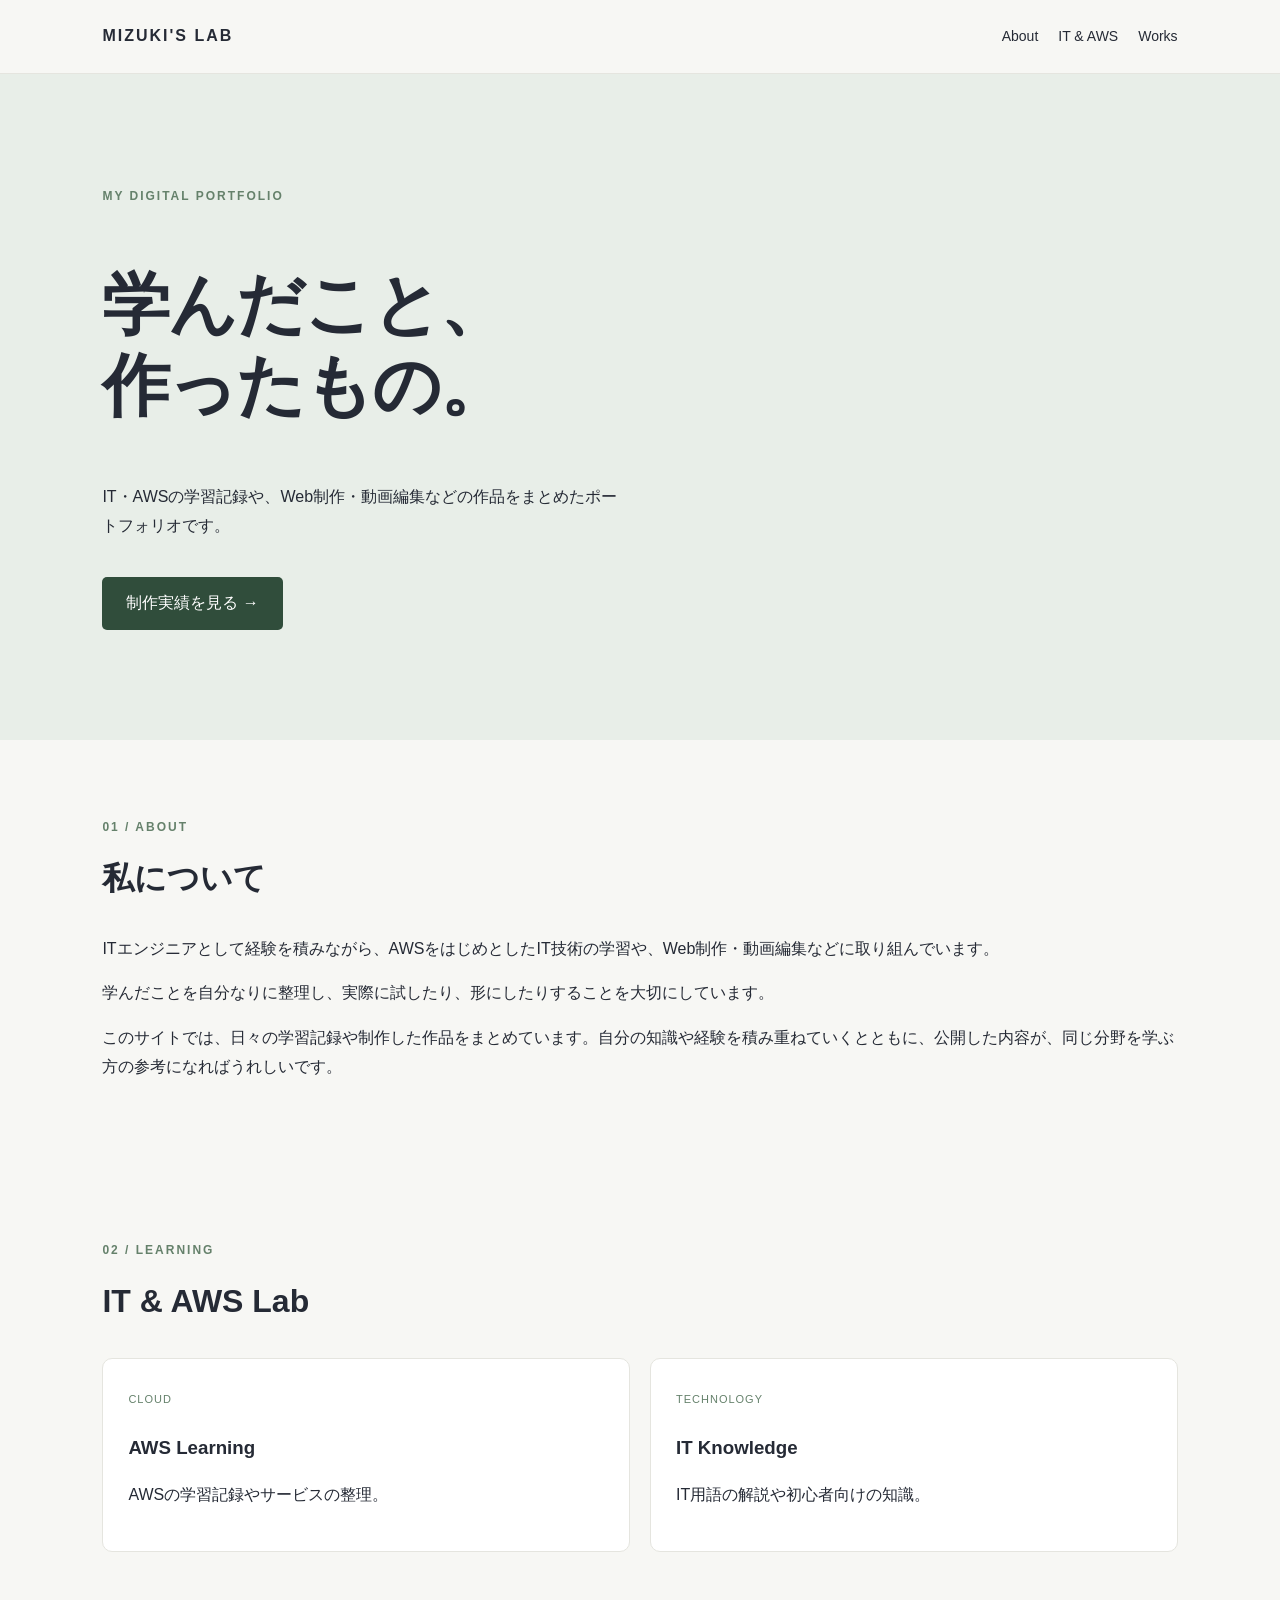
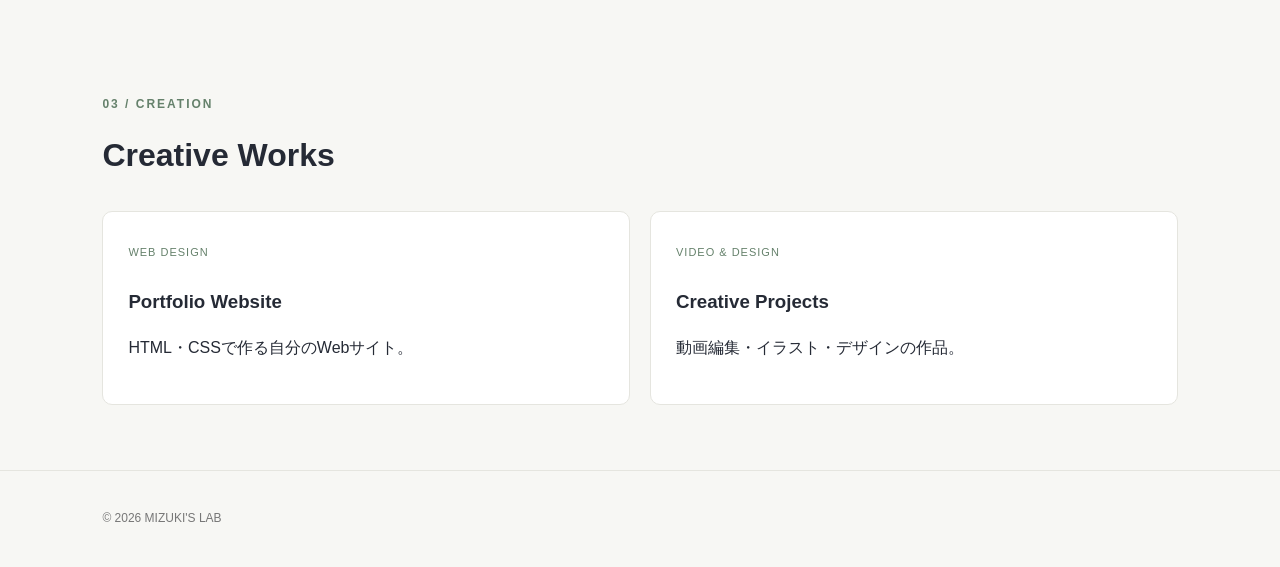
==== index.html @ f5ae1c48 "Update index.html" ====
<!DOCTYPE html>
<html lang="ja">
<head>
  <meta charset="UTF-8">
  <meta name="viewport" content="width=device-width, initial-scale=1.0">
  <meta name="description" content="IT・AWSの学習記録とクリエイティブ作品をまとめたポートフォリオ。">
  <title>MIZUKI'S LAB | Digital Portfolio</title>
  <link rel="stylesheet" href="css/style.css">
</head>

<body>
  <header class="header">
    <a class="logo" href="#">MIZUKI'S LAB</a>
    <nav>
      <a href="#about">About</a>
      <a href="#it">IT &amp; AWS</a>
      <a href="#works">Works</a>
    </nav>
  </header>

  <main>
    <section class="hero">
      
      <p class="eyebrow">MY DIGITAL PORTFOLIO</p>
      <h1>学んだこと、<br>作ったもの。</h1>
      <p>IT・AWSの学習記録や、Web制作・動画編集などの作品をまとめたポートフォリオです。</p>
      <a class="button" href="#works">制作実績を見る →</a>

    </section>

    
    <section id="about" class="section">
      <p class="eyebrow">01 / ABOUT</p>
      <h2>私について</h2>
      <p>ITエンジニアとして経験を積みながら、AWSをはじめとしたIT技術の学習や、Web制作・動画編集などに取り組んでいます。</p>
      <p>学んだことを自分なりに整理し、実際に試したり、形にしたりすることを大切にしています。</p>
      <p>このサイトでは、日々の学習記録や制作した作品をまとめています。自分の知識や経験を積み重ねていくとともに、公開した内容が、同じ分野を学ぶ方の参考になればうれしいです。</p>
    </section>


    <section id="it" class="section">
      <p class="eyebrow">02 / LEARNING</p>
      <h2>IT &amp; AWS Lab</h2>
      <div class="cards">
        <article class="card">
          <span>CLOUD</span>
          <h3>AWS Learning</h3>
          <p>AWSの学習記録やサービスの整理。</p>
        </article>
        <article class="card">
          <span>TECHNOLOGY</span>
          <h3>IT Knowledge</h3>
          <p>IT用語の解説や初心者向けの知識。</p>
        </article>
      </div>
    </section>

    <section id="works" class="section">
      <p class="eyebrow">03 / CREATION</p>
      <h2>Creative Works</h2>
      <div class="cards">
        <article class="card">
          <span>WEB DESIGN</span>
          <h3>Portfolio Website</h3>
          <p>HTML・CSSで作る自分のWebサイト。</p>
        </article>
        <article class="card">
          <span>VIDEO &amp; DESIGN</span>
          <h3>Creative Projects</h3>
          <p>動画編集・イラスト・デザインの作品。</p>
        </article>
      </div>
    </section>
  </main>

  <footer>
    <p>© 2026 MIZUKI'S LAB</p>
  </footer>

  <script src="js/main.js" defer></script>
</body>
</html>
---- css/style.css ----
* {
  box-sizing: border-box;
}

html {
  scroll-behavior: smooth;
}

body {
  margin: 0;
  background: #f7f7f4;
  color: #252a35;
  font-family: Arial, "Noto Sans JP", sans-serif;
  line-height: 1.8;
}

a {
  color: inherit;
  text-decoration: none;
}

.header {
  display: flex;
  justify-content: space-between;
  align-items: center;
  padding: 22px 8%;
  border-bottom: 1px solid #e5e5df;
  background: #f7f7f4;
}

.logo {
  font-weight: bold;
  letter-spacing: 2px;
}

nav {
  display: flex;
  gap: 20px;
}

nav a {
  font-size: 14px;
  transition: color 0.3s;
}

nav a:hover {
  color: #65816b;
}

.hero {
  padding: 100px 8% 110px;
  background: #e8eee8;
}

.eyebrow {
  color: #65816b;
  font-size: 12px;
  font-weight: bold;
  letter-spacing: 2px;
}

h1 {
  font-size: clamp(38px, 6vw, 68px);
  line-height: 1.2;
  letter-spacing: -2px;
}

.hero > p:not(.eyebrow) {
  max-width: 520px;
}

.button {
  display: inline-block;
  margin-top: 20px;
  padding: 12px 24px;
  background: #304d3b;
  color: white;
  border-radius: 5px;
  transition: transform 0.3s, background 0.3s;
}

.button:hover {
  background: #456b52;
  transform: translateY(-3px);
}

.section {
  padding: 65px 8%;
}

.section h2 {
  font-size: 32px;
  margin-top: 0;
}

.cards {
  display: grid;
  grid-template-columns: repeat(2, minmax(0, 1fr));
  gap: 20px;
}

.card {
  padding: 25px;
  background: white;
  border: 1px solid #e5e5df;
  border-radius: 10px;
  transition: transform 0.3s, box-shadow 0.3s;
}

.card:hover {
  transform: translateY(-5px);
  box-shadow: 0 12px 30px #252a3510;
}

.card span {
  color: #65816b;
  font-size: 11px;
  letter-spacing: 1px;
}

.card h3 {
  margin-bottom: 5px;
}

footer {
  padding: 25px 8%;
  border-top: 1px solid #e5e5df;
  color: #777;
  font-size: 12px;
}

@media (max-width: 600px) {
  .header {
    align-items: flex-start;
    gap: 10px;
    flex-direction: column;
  }

  nav {
    gap: 15px;
    font-size: 13px;
  }

  .hero {
    padding-top: 65px;
    padding-bottom: 70px;
  }

  .cards {
    grid-template-columns: 1fr;
  }
}


/* Scroll reveal animation */
.reveal {
  opacity: 0;
  transform: translateY(30px);
  transition:
    opacity 1.1s ease,
    transform 1.1s ease;
}


.reveal.is-visible {
  opacity: 1;
  transform: translateY(0);
}

/* Respect reduced-motion preferences */
@media (prefers-reduced-motion: reduce) {
  html {
    scroll-behavior: auto;
  }

  .reveal {
    opacity: 1;
    transform: none;
    transition: none;
  }
}
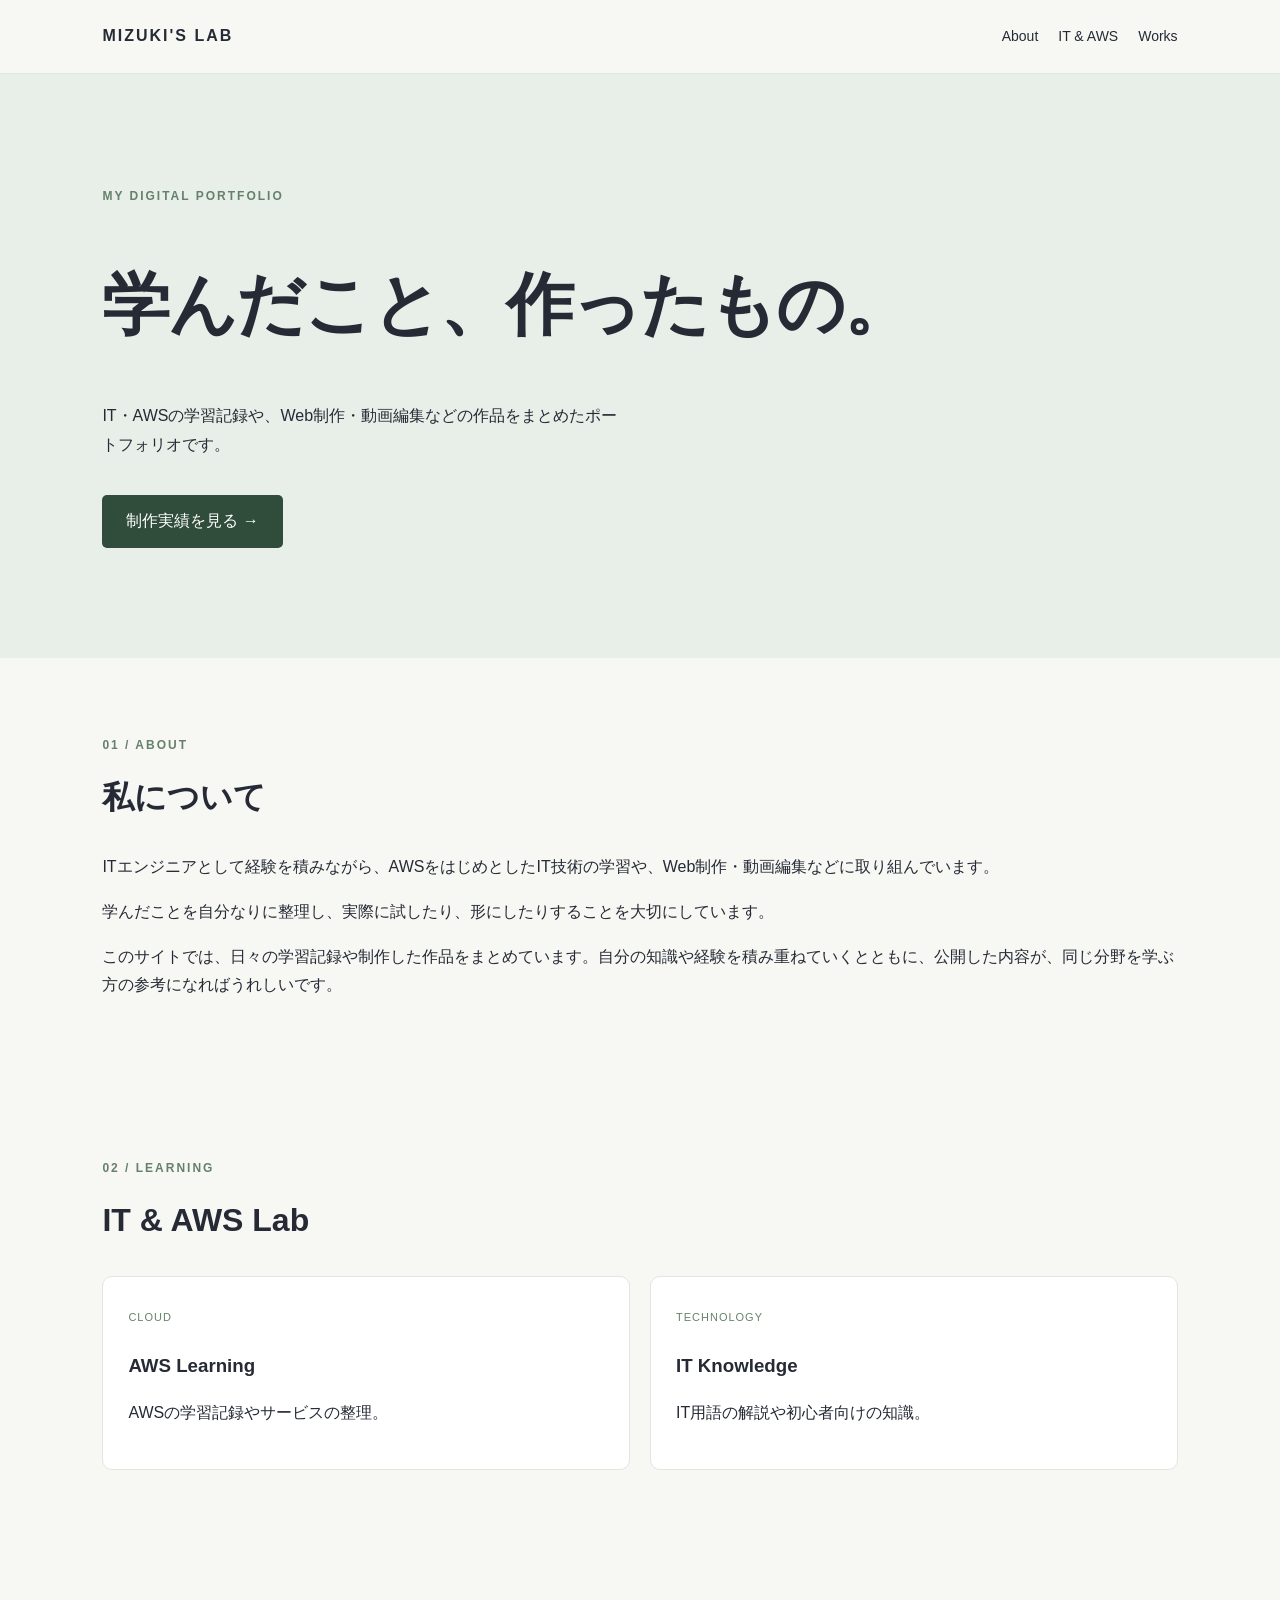
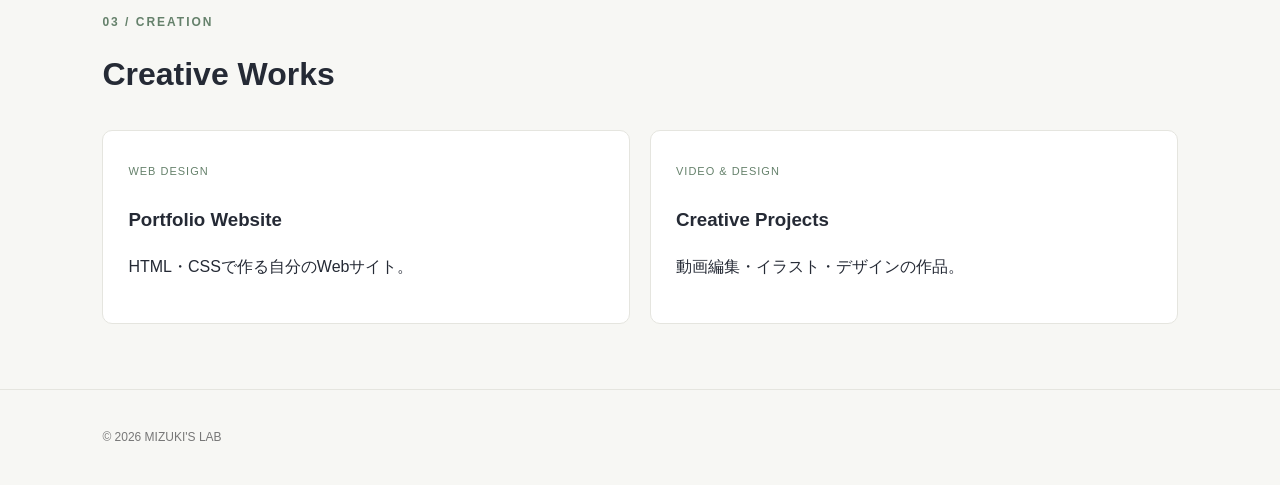
==== commit 8070abf5: "Update index.html" ====
--- a/index.html
+++ b/index.html
@@ -23,7 +23,7 @@
     <section class="hero">
       
       <p class="eyebrow">MY DIGITAL PORTFOLIO</p>
-      <h1>学んだこと、<br>作ったもの。</h1>
+      <h1>学んだこと、作ったもの。</h1>
       <p>IT・AWSの学習記録や、Web制作・動画編集などの作品をまとめたポートフォリオです。</p>
       <a class="button" href="#works">制作実績を見る →</a>
 
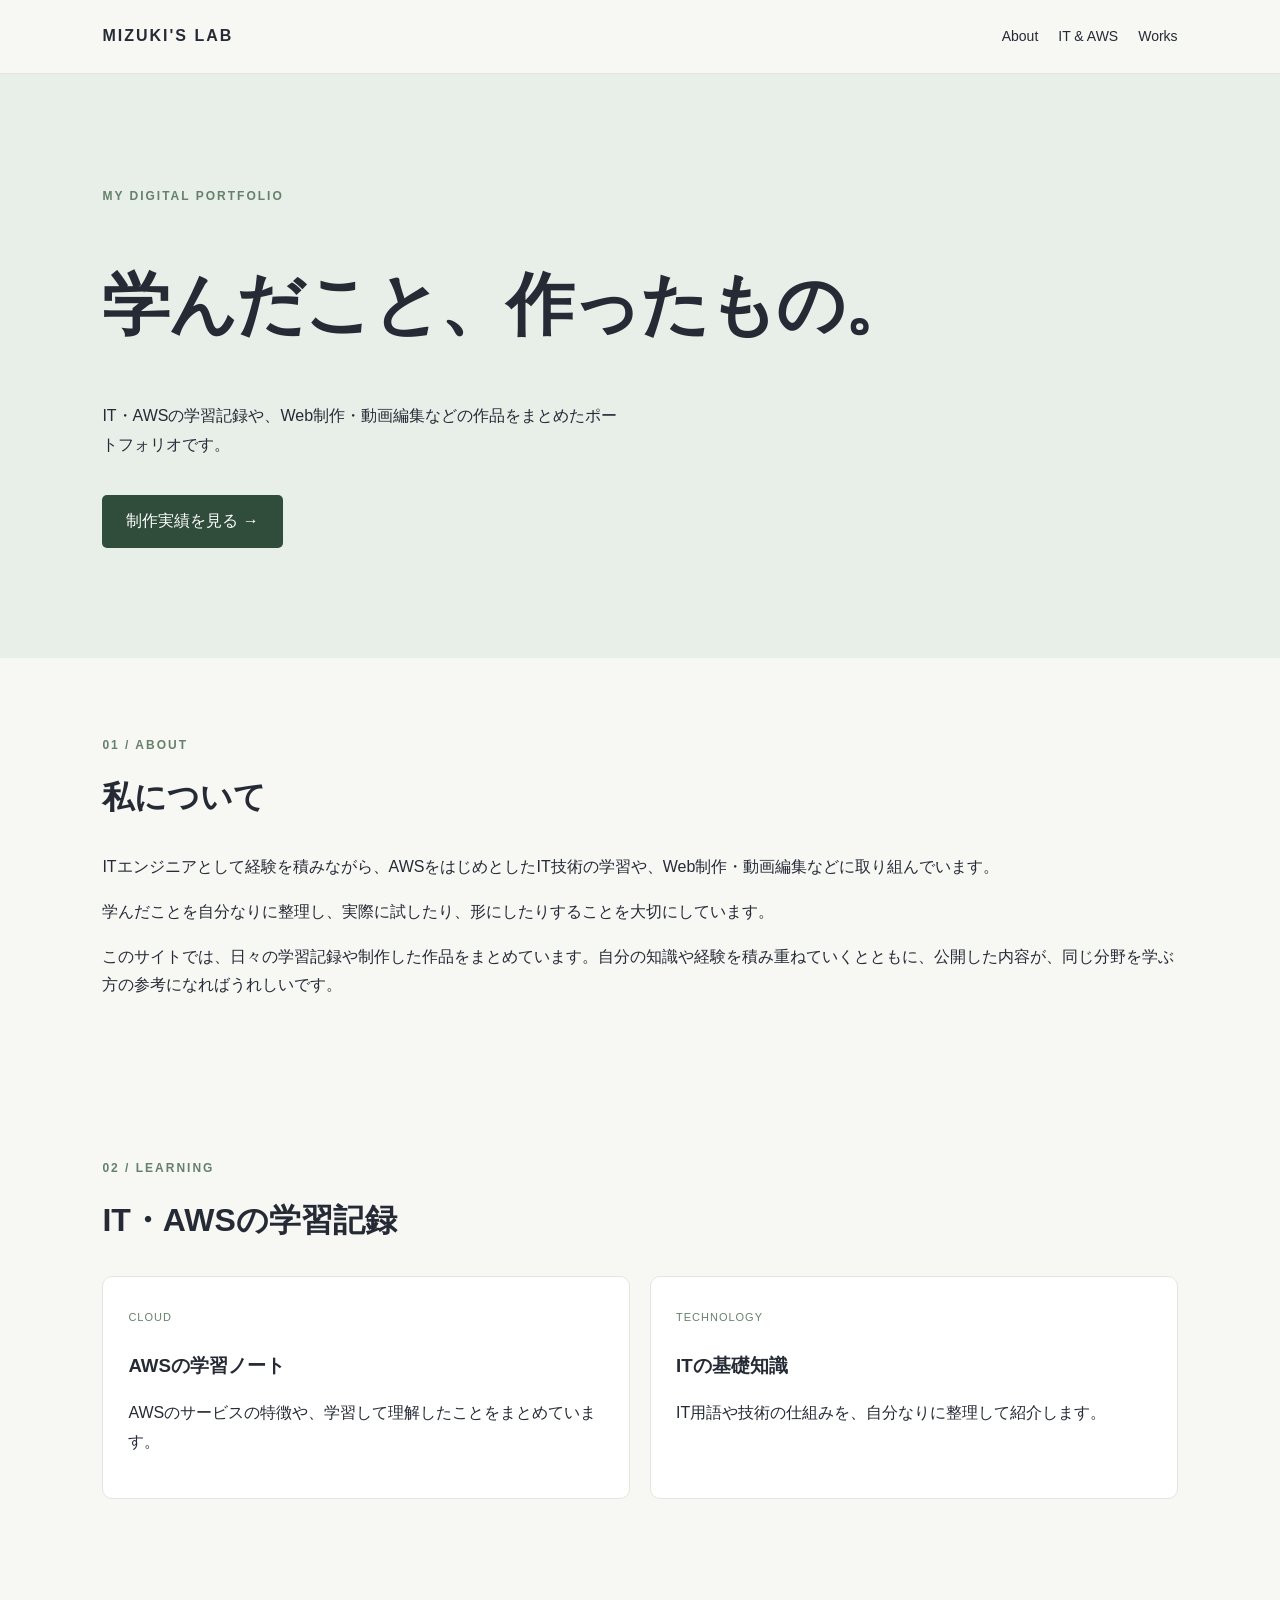
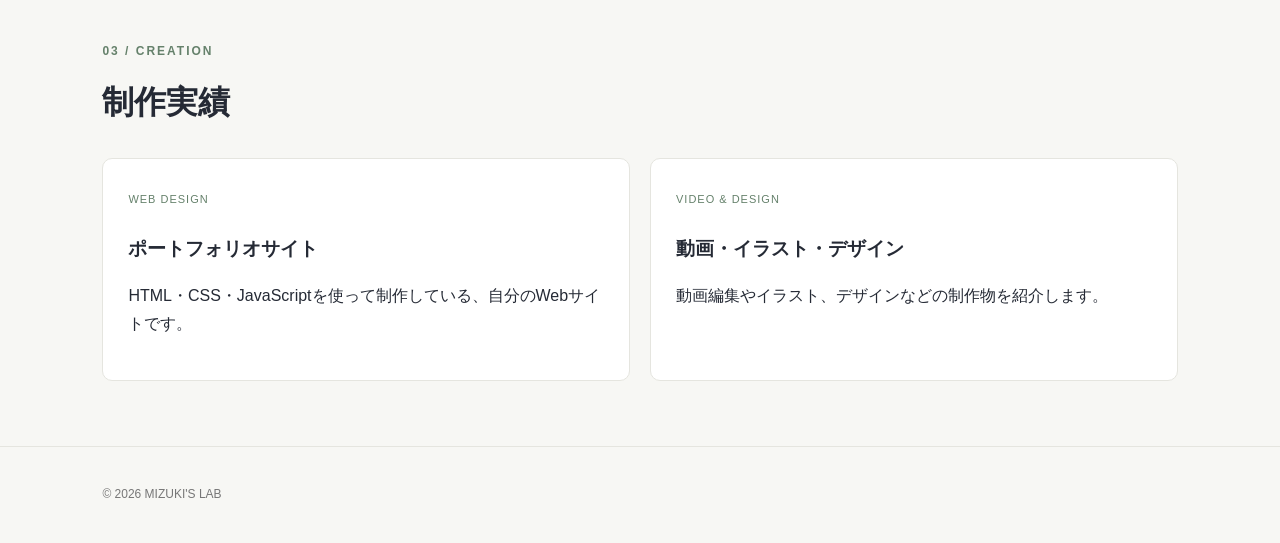
==== commit 5a68db30: "Update section titles and descriptions to Japanese" ====
--- a/index.html
+++ b/index.html
@@ -38,40 +38,41 @@
       <p>このサイトでは、日々の学習記録や制作した作品をまとめています。自分の知識や経験を積み重ねていくとともに、公開した内容が、同じ分野を学ぶ方の参考になればうれしいです。</p>
     </section>
 
-
     <section id="it" class="section">
       <p class="eyebrow">02 / LEARNING</p>
-      <h2>IT &amp; AWS Lab</h2>
+      <h2>IT・AWSの学習記録</h2>
       <div class="cards">
         <article class="card">
           <span>CLOUD</span>
-          <h3>AWS Learning</h3>
-          <p>AWSの学習記録やサービスの整理。</p>
+          <h3>AWSの学習ノート</h3>
+          <p>AWSのサービスの特徴や、学習して理解したことをまとめています。</p>
         </article>
         <article class="card">
           <span>TECHNOLOGY</span>
-          <h3>IT Knowledge</h3>
-          <p>IT用語の解説や初心者向けの知識。</p>
+          <h3>ITの基礎知識</h3>
+          <p>IT用語や技術の仕組みを、自分なりに整理して紹介します。</p>
         </article>
       </div>
     </section>
 
+    
     <section id="works" class="section">
       <p class="eyebrow">03 / CREATION</p>
-      <h2>Creative Works</h2>
+      <h2>制作実績</h2>
       <div class="cards">
         <article class="card">
           <span>WEB DESIGN</span>
-          <h3>Portfolio Website</h3>
-          <p>HTML・CSSで作る自分のWebサイト。</p>
+          <h3>ポートフォリオサイト</h3>
+          <p>HTML・CSS・JavaScriptを使って制作している、自分のWebサイトです。</p>
         </article>
         <article class="card">
           <span>VIDEO &amp; DESIGN</span>
-          <h3>Creative Projects</h3>
-          <p>動画編集・イラスト・デザインの作品。</p>
+          <h3>動画・イラスト・デザイン</h3>
+          <p>動画編集やイラスト、デザインなどの制作物を紹介します。</p>
         </article>
       </div>
     </section>
+
   </main>
 
   <footer>
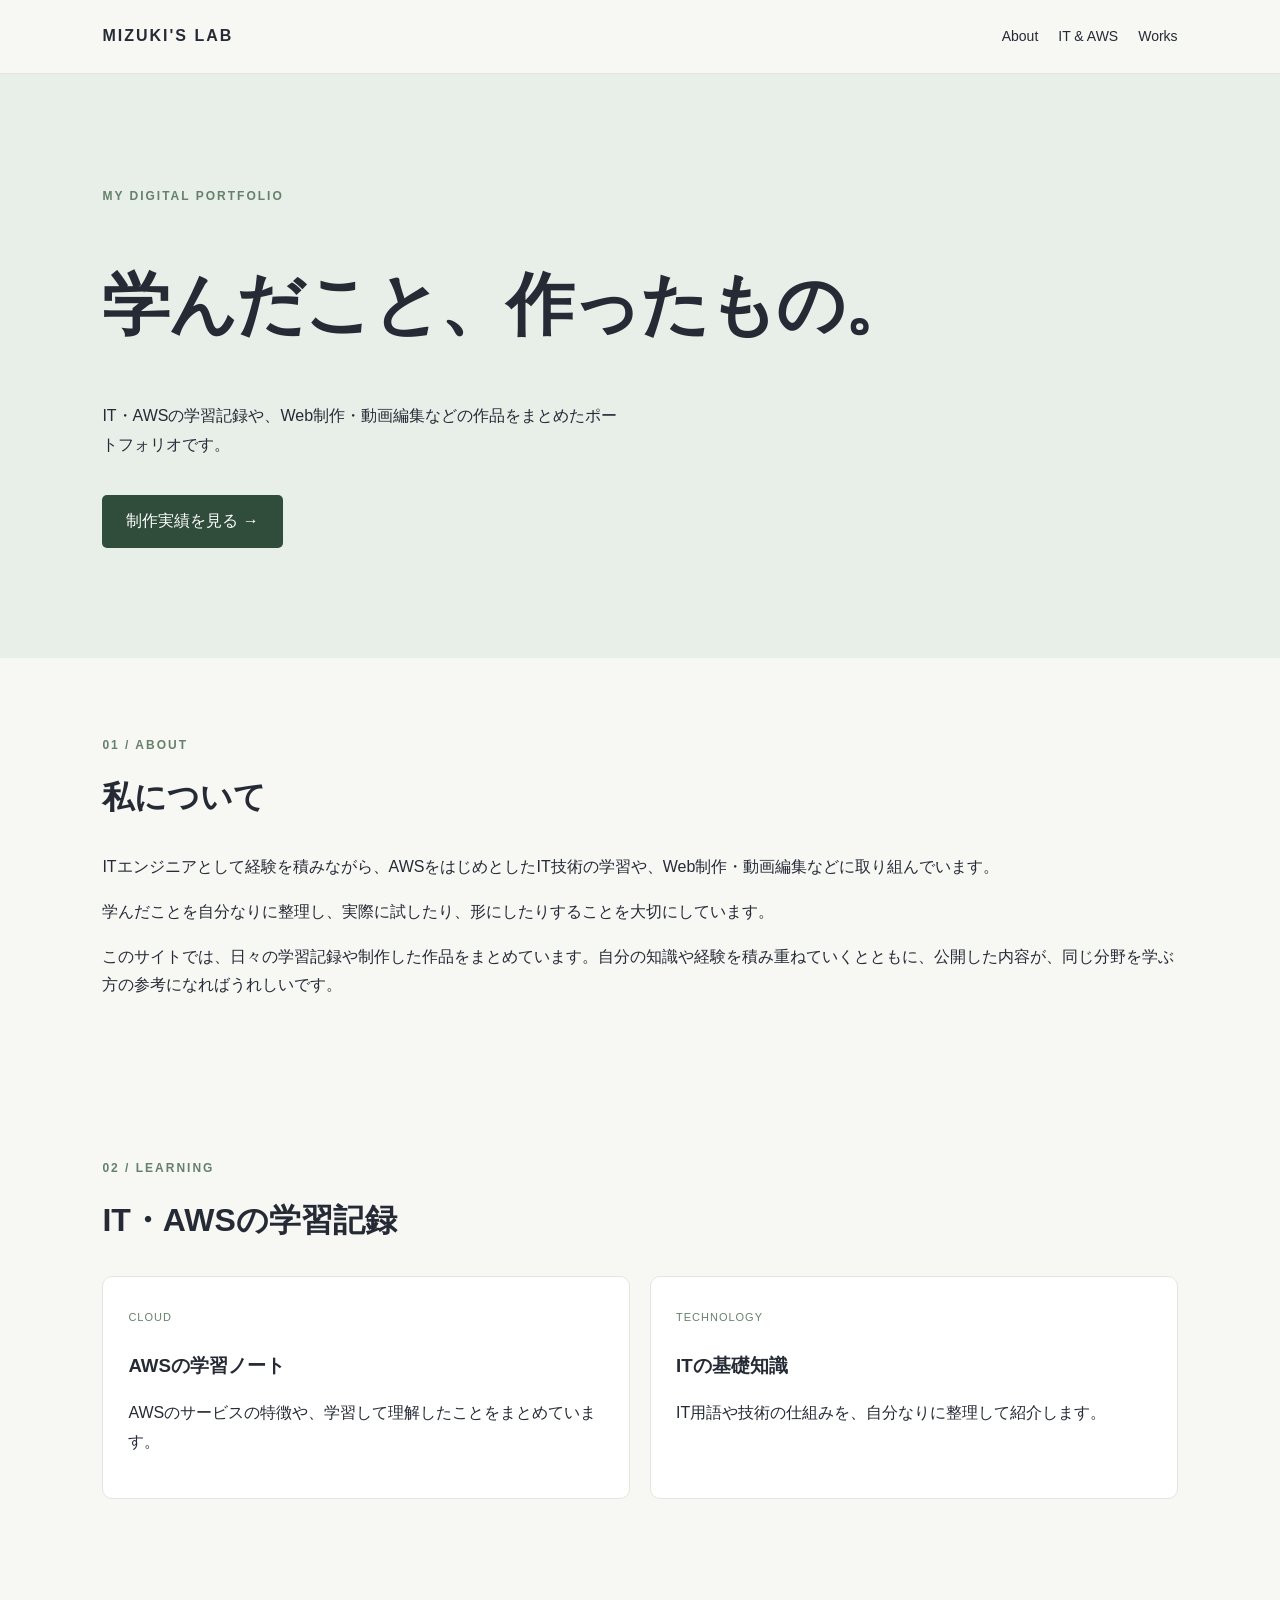
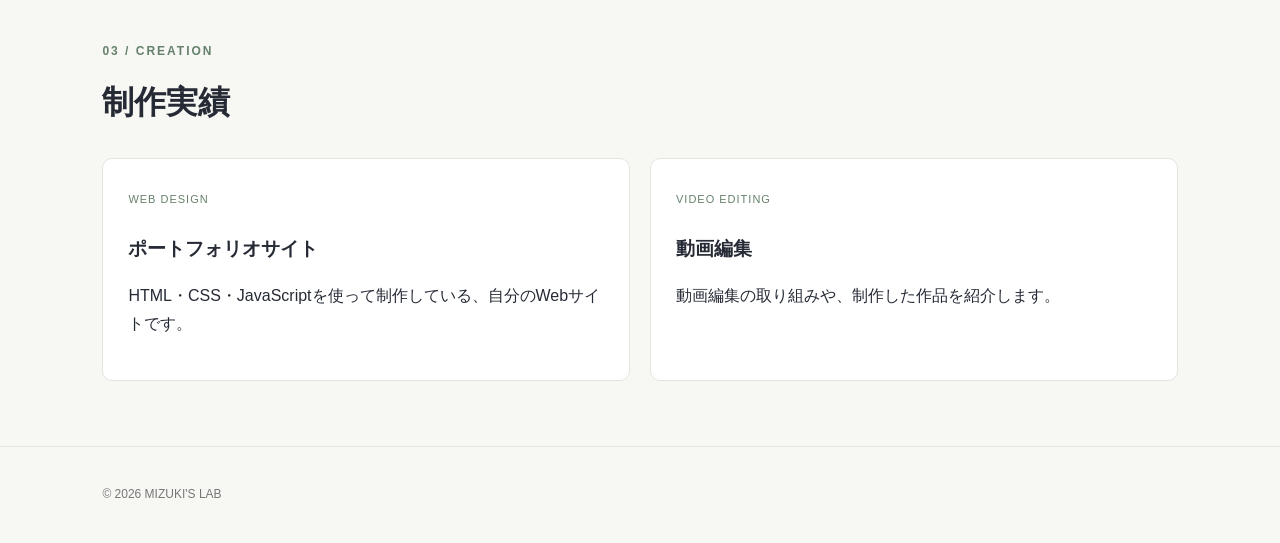
==== commit 1b4e8f26: "Replace video design section with video editing link" ====
--- a/index.html
+++ b/index.html
@@ -42,16 +42,18 @@
       <p class="eyebrow">02 / LEARNING</p>
       <h2>IT・AWSの学習記録</h2>
       <div class="cards">
-        <article class="card">
+        <a class="card" href="articles/aws-learning.html">
           <span>CLOUD</span>
           <h3>AWSの学習ノート</h3>
           <p>AWSのサービスの特徴や、学習して理解したことをまとめています。</p>
-        </article>
-        <article class="card">
+        </a>
+        
+        <a class="card" href="articles/it-basics.html">
           <span>TECHNOLOGY</span>
           <h3>ITの基礎知識</h3>
           <p>IT用語や技術の仕組みを、自分なりに整理して紹介します。</p>
-        </article>
+        </a>
+
       </div>
     </section>
 
@@ -60,16 +62,18 @@
       <p class="eyebrow">03 / CREATION</p>
       <h2>制作実績</h2>
       <div class="cards">
-        <article class="card">
+        <a class="card" href="works/portfolio-site.html">
           <span>WEB DESIGN</span>
           <h3>ポートフォリオサイト</h3>
           <p>HTML・CSS・JavaScriptを使って制作している、自分のWebサイトです。</p>
-        </article>
-        <article class="card">
-          <span>VIDEO &amp; DESIGN</span>
-          <h3>動画・イラスト・デザイン</h3>
-          <p>動画編集やイラスト、デザインなどの制作物を紹介します。</p>
-        </article>
+        </a>
+        
+        <a class="card" href="works/video-editing.html">
+          <span>VIDEO EDITING</span>
+          <h3>動画編集</h3>
+          <p>動画編集の取り組みや、制作した作品を紹介します。</p>
+        </a>
+
       </div>
     </section>
 
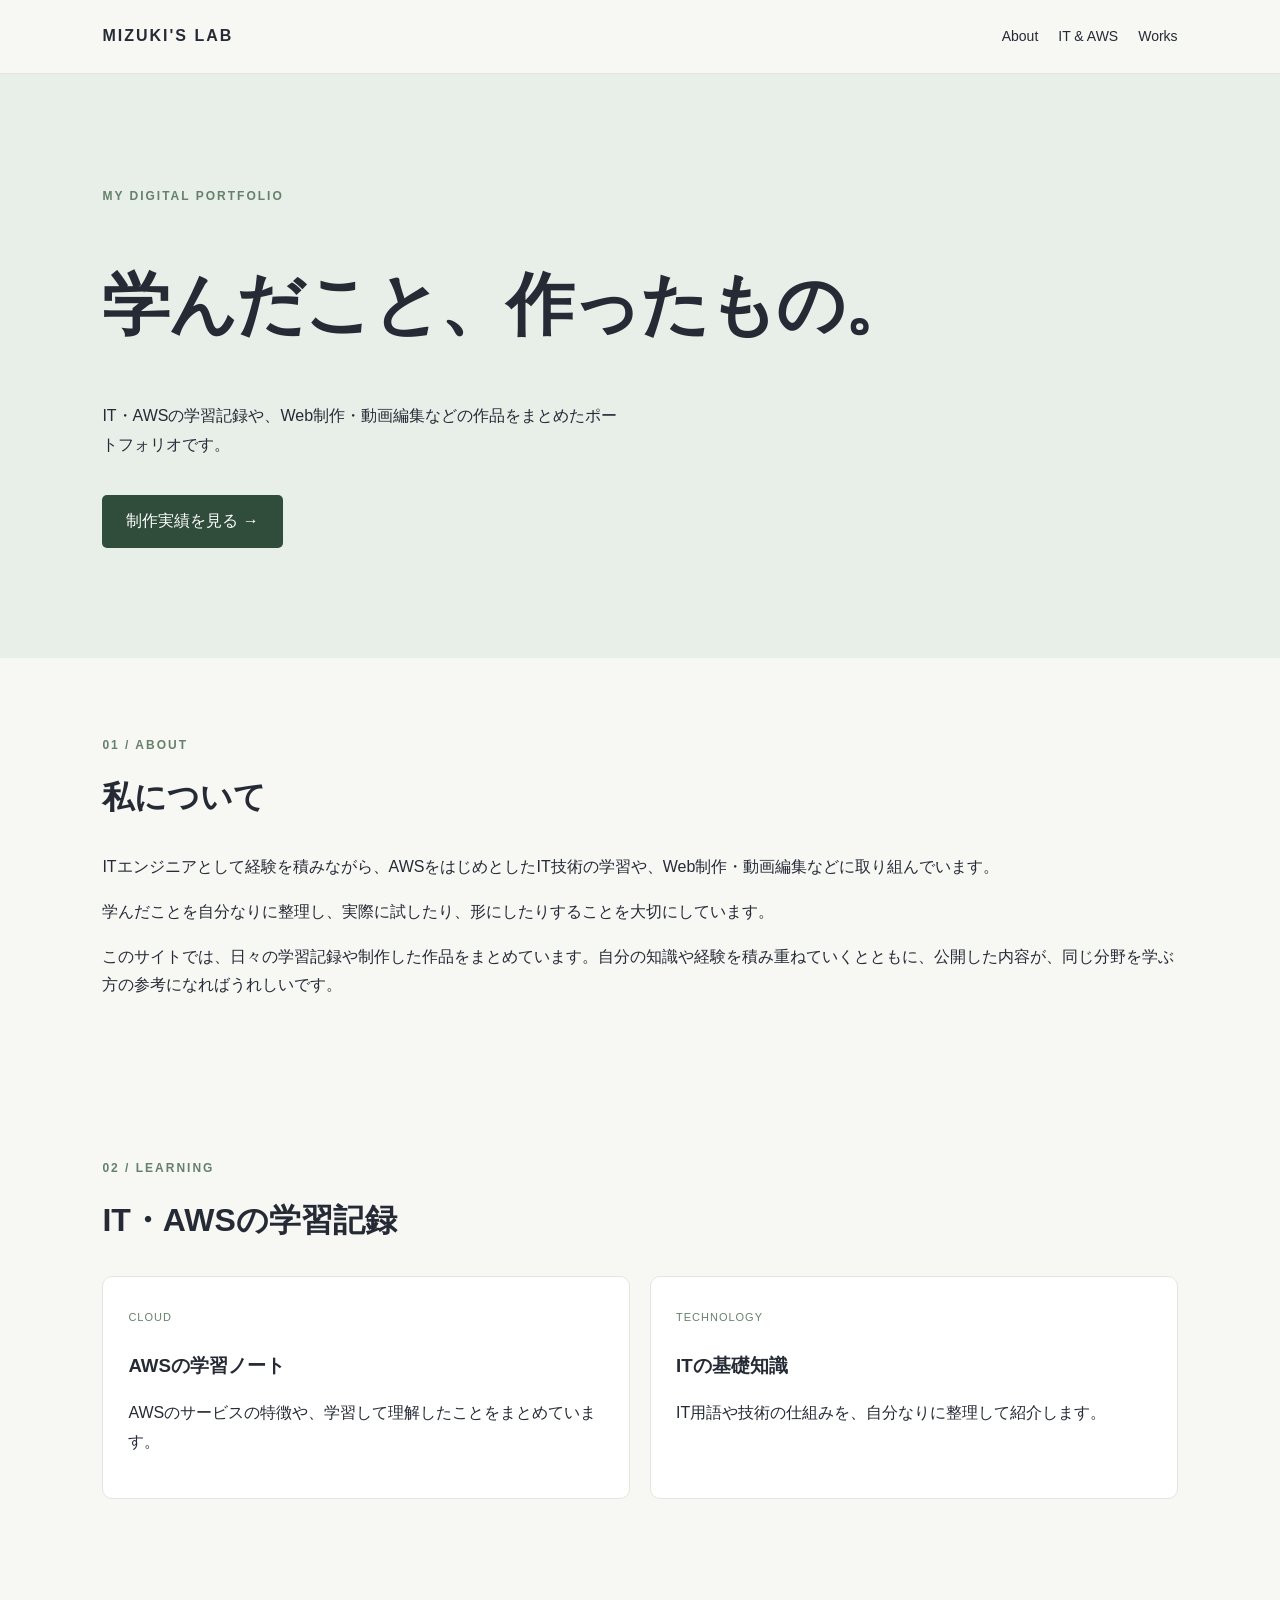
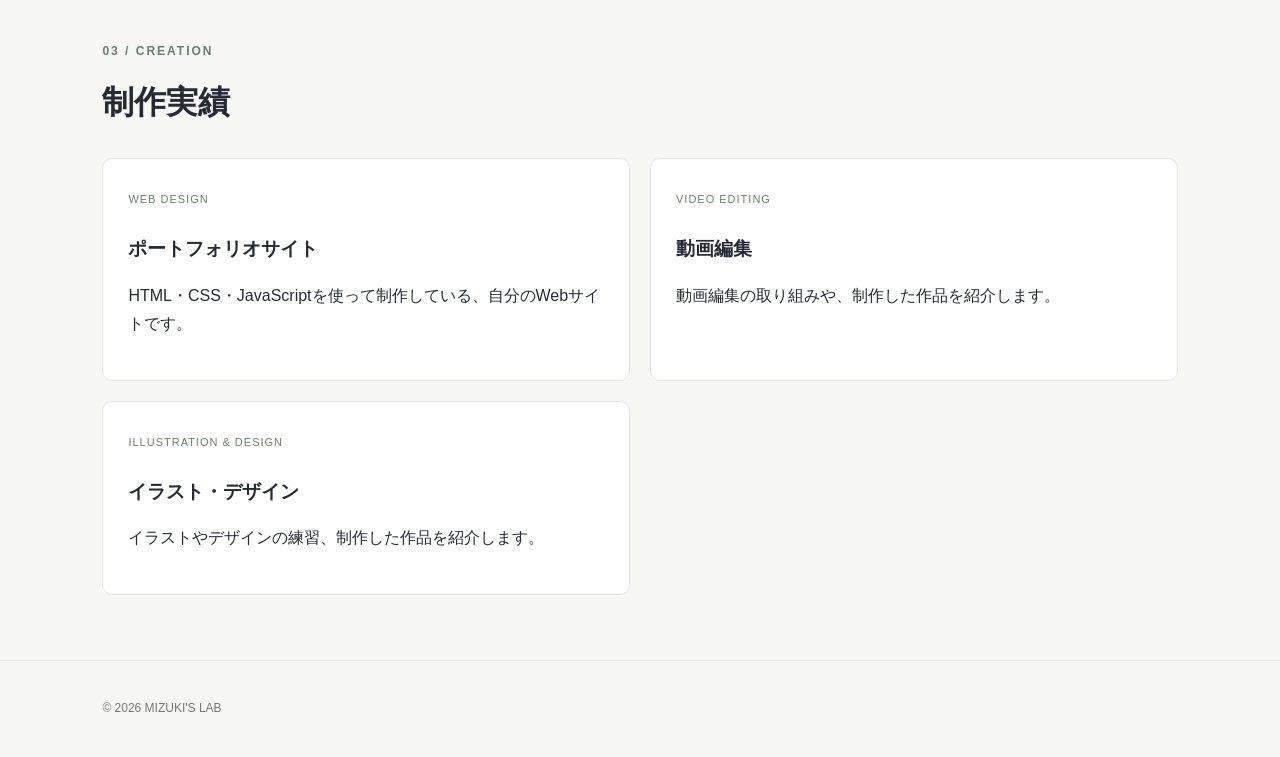
==== commit 0407245c: "Add illustration and design section to index.html" ====
--- a/index.html
+++ b/index.html
@@ -73,6 +73,14 @@
           <h3>動画編集</h3>
           <p>動画編集の取り組みや、制作した作品を紹介します。</p>
         </a>
+        
+        
+        <a class="card" href="works/illustration-design.html">
+          <span>ILLUSTRATION &amp; DESIGN</span>
+          <h3>イラスト・デザイン</h3>
+          <p>イラストやデザインの練習、制作した作品を紹介します。</p>
+        </a>
+
 
       </div>
     </section>
